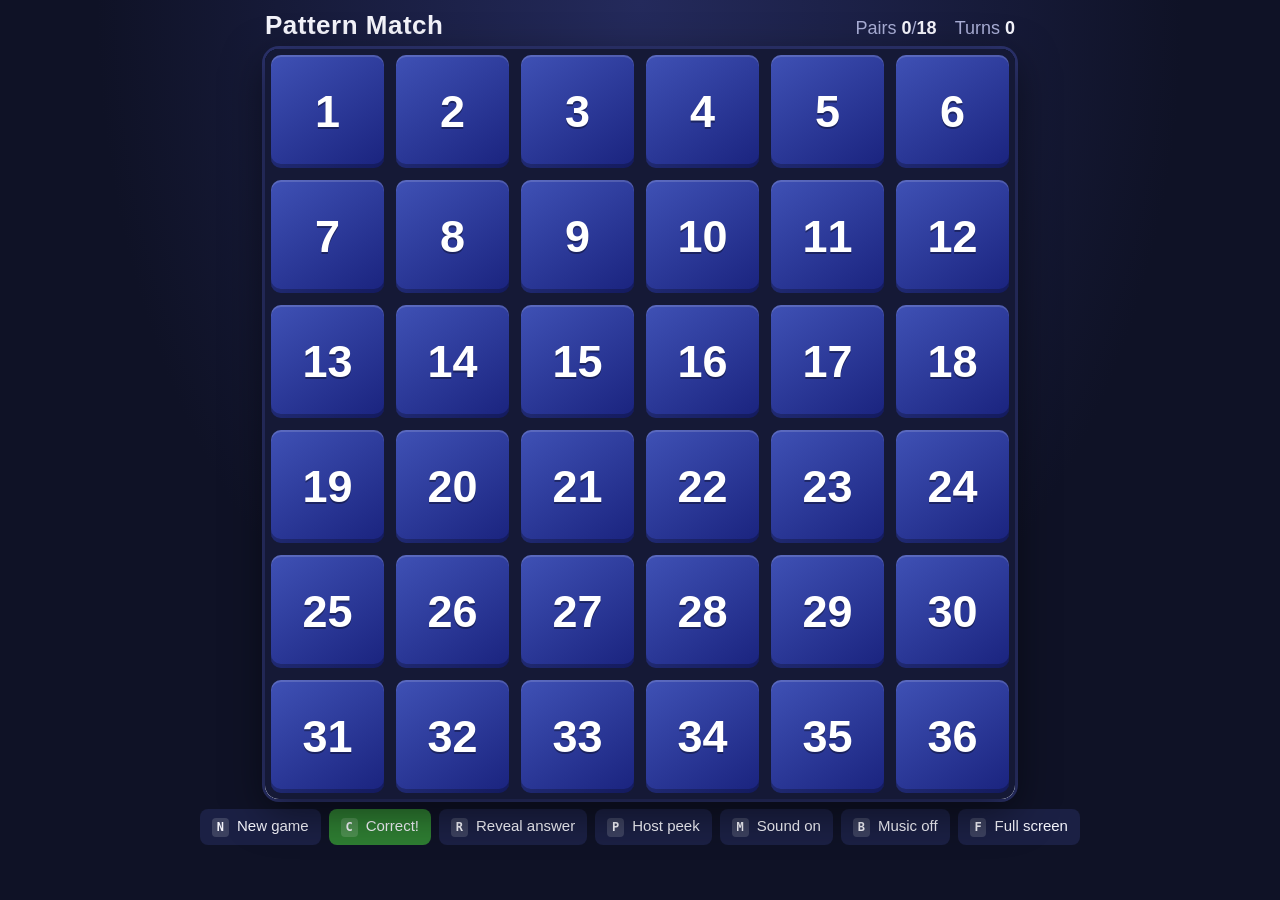
==== index.html @ 753e398a "Initial commit: Pattern Match memory game Host-run 6x6 tile matching game for a big screen. Matched " ====
<!DOCTYPE html>
<html lang="en">
<head>
  <meta charset="utf-8">
  <meta name="viewport" content="width=device-width, initial-scale=1">
  <title>Pattern Match</title>
  <link rel="stylesheet" href="style.css">
</head>
<body>
  <header class="topbar">
    <h1 id="title">Pattern Match</h1>
    <div class="stats">
      <span>Pairs <b id="pairs">0</b>/<b id="totalPairs">18</b></span>
      <span>Turns <b id="turns">0</b></span>
      <span id="tileEntry" class="tile-entry" hidden></span>
    </div>
  </header>

  <main class="stage">
    <div id="board" class="board">
      <div id="answerLayer" class="answer-layer"></div>
      <div id="grid" class="grid" role="grid" aria-label="Game board"></div>
      <div id="banner" class="banner" hidden></div>
    </div>
  </main>

  <footer class="toolbar">
    <button id="btnNew"     data-action="new"><kbd>N</kbd> New game</button>
    <button id="btnCorrect" data-action="correct" class="good"><kbd>C</kbd> Correct!</button>
    <button id="btnReveal"  data-action="reveal"><kbd>R</kbd> Reveal answer</button>
    <button id="btnPeek"    data-action="peek"><kbd>P</kbd> Host peek</button>
    <button id="btnSound"   data-action="sound"><kbd>M</kbd> <span id="soundLabel">Sound on</span></button>
    <button id="btnMusic"   data-action="music"><kbd>B</kbd> <span id="musicLabel">Music off</span></button>
    <button id="btnFull"    data-action="fullscreen"><kbd>F</kbd> Full screen</button>
    <span id="peek" class="peek" hidden></span>
  </footer>

  <script src="config.js"></script>
  <script src="sound.js"></script>
  <script src="game.js"></script>
</body>
</html>
---- style.css ----
:root {
  --bg: #0f1226;
  --panel: #1b2044;
  --text: #f4f4fb;
  --muted: #a9aed6;
  --accent: #ffd54f;
  --good: #2e7d32;
  --danger: #e53935;
  --cell: #151936;                 /* opaque cell colour — hides the answer until cleared */
  --tile-a: #3f51b5;
  --tile-b: #1a237e;
  --card: #fffdf7;
  --n: 6;                          /* grid size, set by game.js */
  --size: min(calc(100vh - 150px), calc(100vw - 32px));
}

[hidden] { display: none !important; }
* { box-sizing: border-box; }

html, body { height: 100%; }
body {
  margin: 0;
  padding-inline: 16px;
  background: radial-gradient(ellipse at top, #242a5c 0%, var(--bg) 60%);
  color: var(--text);
  font-family: "Segoe UI", -apple-system, "Helvetica Neue", Arial, sans-serif;
  display: flex;
  flex-direction: column;
  align-items: center;
  overflow: hidden;
  user-select: none;
}

/* ---------- top bar ---------- */
.topbar {
  width: var(--size);
  display: flex;
  align-items: baseline;
  justify-content: space-between;
  gap: 12px;
  padding-block: 10px 8px;
}
.topbar h1 { margin: 0; font-size: 26px; letter-spacing: .5px; }
.stats { display: flex; gap: 18px; color: var(--muted); font-size: 18px; }
.stats b { color: var(--text); font-variant-numeric: tabular-nums; }
.tile-entry { color: var(--accent); font-weight: 700; }

/* ---------- board ---------- */
.stage { display: flex; justify-content: center; }
.board {
  position: relative;
  width: var(--size);
  height: var(--size);
  border-radius: 14px;
  overflow: hidden;
  background: var(--cell);
  box-shadow: 0 12px 40px rgba(0, 0, 0, .5), 0 0 0 3px #2d3470;
}
.answer-layer {
  position: absolute;
  inset: 0;
  background-color: #000;
  background-size: cover;
  background-position: center;
}
.grid {
  position: absolute;
  inset: 0;
  display: grid;
  grid-template-columns: repeat(var(--n), 1fr);
  grid-template-rows: repeat(var(--n), 1fr);
}
.grid .error {
  grid-column: 1 / -1; grid-row: 1 / -1;
  display: flex; align-items: center; justify-content: center;
  padding: 24px; text-align: center; font-size: 20px; line-height: 1.5;
  background: var(--cell); color: #ffab91;
}

/* ---------- tiles ---------- */
.tile {
  position: relative;
  border: 0;
  margin: 0;
  padding: calc(var(--size) / var(--n) * .045);
  background: var(--cell);         /* covers the answer, no gaps between cells */
  perspective: 700px;
  cursor: pointer;
  transition: background-color .5s ease;
  font: inherit;
}
.tile:focus-visible { outline: 3px solid var(--accent); outline-offset: -3px; z-index: 1; }

.tile-inner {
  position: relative;
  display: block;
  width: 100%;
  height: 100%;
  transform-style: preserve-3d;
  transition: transform .45s ease, opacity .6s ease;
}
.tile.open .tile-inner,
.tile.matched .tile-inner { transform: rotateY(180deg); }

.face {
  position: absolute;
  inset: 0;
  display: flex;
  align-items: center;
  justify-content: center;
  border-radius: 10px;
  backface-visibility: hidden;
  -webkit-backface-visibility: hidden;
}
.front {
  background: linear-gradient(145deg, var(--tile-a), var(--tile-b));
  box-shadow: inset 0 -4px 0 rgba(0, 0, 0, .25), inset 0 2px 0 rgba(255, 255, 255, .15);
  color: #fff;
  font-weight: 800;
  font-size: calc(var(--size) / var(--n) * .36);
  text-shadow: 0 2px 0 rgba(0, 0, 0, .35);
}
.tile:hover:not(.open):not(.matched) .front { filter: brightness(1.25); }
.back {
  background: var(--card);
  transform: rotateY(180deg);
  box-shadow: inset 0 0 0 3px #e6e0cf;
}
.back img { width: 80%; height: 80%; object-fit: contain; pointer-events: none; }

.tile.matched .back { box-shadow: inset 0 0 0 5px var(--accent); }
.tile.miss .back   { box-shadow: inset 0 0 0 5px var(--danger); animation: shake .35s; }

/* matched pair fades away and the answer shows through */
.tile.cleared { background-color: transparent; pointer-events: none; cursor: default; outline: none; }
.tile.cleared .tile-inner { opacity: 0; transform: rotateY(180deg) scale(.5); }

@keyframes shake {
  0%, 100% { translate: 0; } 25% { translate: -5px; } 75% { translate: 5px; }
}

/* ---------- banner ---------- */
.banner {
  position: absolute;
  left: 6%; right: 6%; bottom: 6%;
  padding: 16px 20px;
  border-radius: 14px;
  background: rgba(10, 12, 30, .8);
  text-align: center;
  font-size: clamp(22px, calc(var(--size) * .055), 56px);
  font-weight: 800;
  animation: pop .45s cubic-bezier(.2, 1.4, .4, 1);
}
.banner small { display: block; font-size: .45em; font-weight: 600; color: var(--muted); margin-top: 4px; }
@keyframes pop { from { transform: scale(.6); opacity: 0; } to { transform: scale(1); opacity: 1; } }

/* ---------- toolbar ---------- */
.toolbar {
  width: min(100%, max(var(--size), 960px));
  justify-content: center;
  display: flex;
  flex-wrap: wrap;
  gap: 8px;
  align-items: center;
  padding-block: 10px;
}
.toolbar button {
  border: 0;
  border-radius: 8px;
  padding: 8px 12px;
  background: var(--panel);
  color: var(--text);
  font: inherit;
  font-size: 15px;
  cursor: pointer;
}
.toolbar button:hover { background: #283069; }
.toolbar button.good { background: var(--good); }
.toolbar button.armed { background: var(--danger); animation: pulse .8s infinite alternate; }
kbd {
  display: inline-block; min-width: 1.4em; padding: 0 4px; margin-right: 4px;
  border-radius: 4px; background: rgba(255, 255, 255, .15);
  font: 700 12px/1.6 Consolas, Menlo, monospace; text-align: center;
}
.peek { color: var(--accent); font-weight: 700; }
@keyframes pulse { to { filter: brightness(1.3); } }

/* ---------- confetti ---------- */
.confetti {
  position: fixed; top: -20px; width: 10px; height: 16px; border-radius: 2px;
  pointer-events: none; z-index: 10;
  animation: fall linear forwards;
}
@keyframes fall { to { transform: translateY(110vh) rotate(720deg); } }

@media (prefers-reduced-motion: reduce) {
  .tile-inner, .banner, .confetti { transition: none; animation: none; }
}
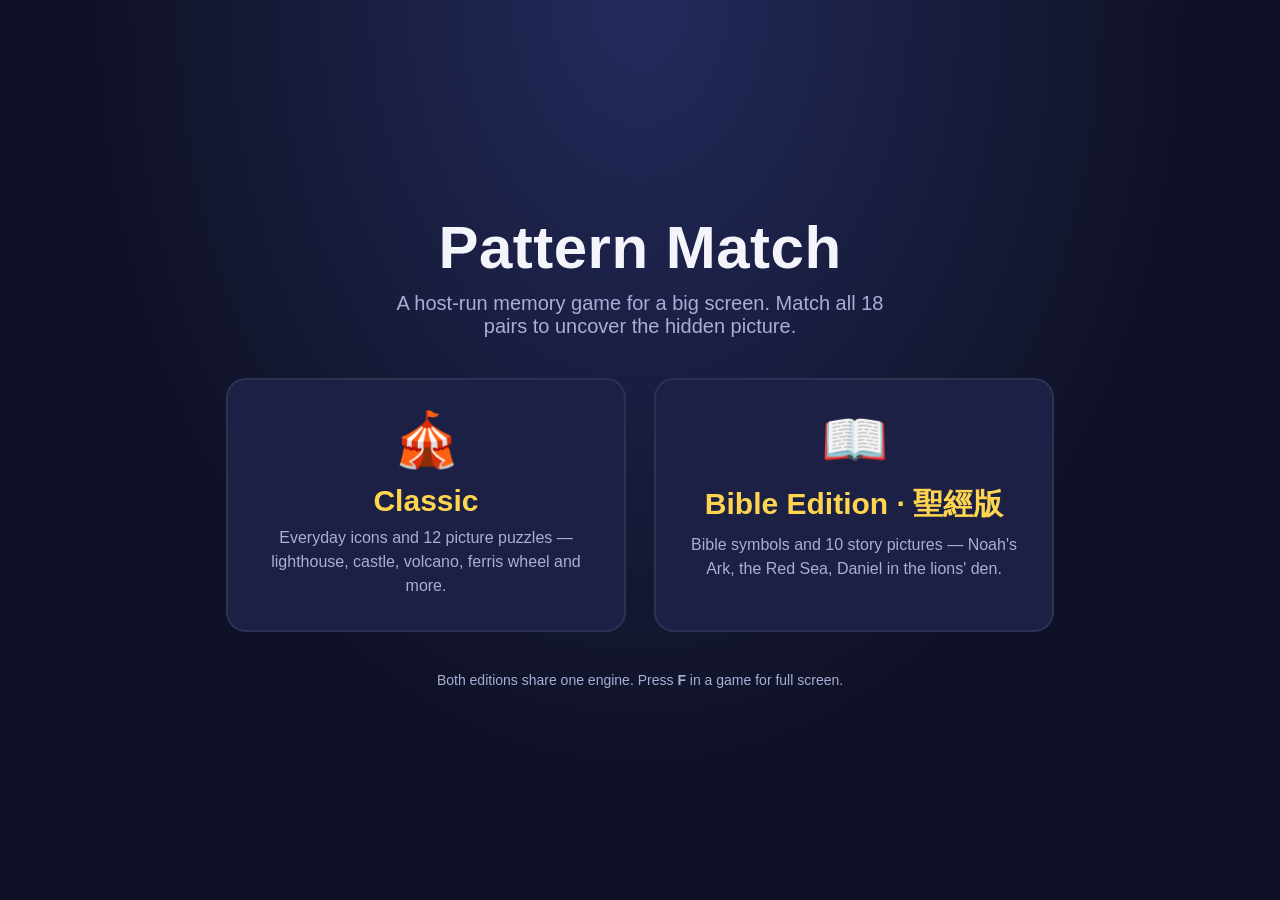
==== commit e7d15f75: "Restructure into shared engine + per-edition theme folders Both editions now live side by side in on" ====
--- a/index.html
+++ b/index.html
@@ -3,40 +3,85 @@
 <head>
   <meta charset="utf-8">
   <meta name="viewport" content="width=device-width, initial-scale=1">
-  <title>Pattern Match</title>
-  <link rel="stylesheet" href="style.css">
+  <title>Pattern Match — choose an edition</title>
+  <style>
+    :root {
+      --bg: #0f1226;
+      --panel: #1b2044;
+      --text: #f4f4fb;
+      --muted: #a9aed6;
+      --accent: #ffd54f;
+    }
+    * { box-sizing: border-box; }
+    html, body { height: 100%; }
+    body {
+      margin: 0;
+      padding: 32px 16px;
+      background: radial-gradient(ellipse at top, #242a5c 0%, var(--bg) 60%);
+      color: var(--text);
+      font-family: "Segoe UI", -apple-system, "Helvetica Neue",
+                   "PingFang TC", "PingFang SC", "Microsoft JhengHei",
+                   "Microsoft YaHei", "Noto Sans CJK TC", Arial, sans-serif;
+      display: flex;
+      flex-direction: column;
+      align-items: center;
+      justify-content: center;
+      gap: 40px;
+      text-align: center;
+    }
+    h1 { margin: 0; font-size: clamp(32px, 6vw, 60px); letter-spacing: .5px; }
+    .sub { margin: 10px 0 0; color: var(--muted); font-size: clamp(15px, 2vw, 20px); max-width: 44ch; }
+    .editions {
+      display: flex;
+      flex-wrap: wrap;
+      gap: 28px;
+      justify-content: center;
+      width: 100%;
+      max-width: 900px;
+    }
+    a.card {
+      flex: 1 1 320px;
+      max-width: 400px;
+      background: var(--panel);
+      border: 2px solid rgba(255,255,255,.08);
+      border-radius: 20px;
+      padding: 32px 28px;
+      color: inherit;
+      text-decoration: none;
+      display: block;
+      transition: transform .15s ease, border-color .15s ease;
+    }
+    a.card:hover, a.card:focus-visible {
+      transform: translateY(-4px);
+      border-color: var(--accent);
+      outline: none;
+    }
+    .emoji { font-size: 54px; line-height: 1; }
+    .name { margin: 18px 0 8px; font-size: clamp(22px, 3vw, 30px); font-weight: 700; color: var(--accent); }
+    .desc { margin: 0; color: var(--muted); font-size: 16px; line-height: 1.5; }
+    footer { color: var(--muted); font-size: 14px; }
+    footer a { color: var(--muted); }
+  </style>
 </head>
 <body>
-  <header class="topbar">
-    <h1 id="title">Pattern Match</h1>
-    <div class="stats">
-      <span>Pairs <b id="pairs">0</b>/<b id="totalPairs">18</b></span>
-      <span>Turns <b id="turns">0</b></span>
-      <span id="tileEntry" class="tile-entry" hidden></span>
-    </div>
+  <header>
+    <h1>Pattern Match</h1>
+    <p class="sub">A host-run memory game for a big screen. Match all 18 pairs to uncover the hidden picture.</p>
   </header>
 
-  <main class="stage">
-    <div id="board" class="board">
-      <div id="answerLayer" class="answer-layer"></div>
-      <div id="grid" class="grid" role="grid" aria-label="Game board"></div>
-      <div id="banner" class="banner" hidden></div>
-    </div>
+  <main class="editions">
+    <a class="card" href="classic/index.html">
+      <div class="emoji">🎪</div>
+      <p class="name">Classic</p>
+      <p class="desc">Everyday icons and 12 picture puzzles — lighthouse, castle, volcano, ferris wheel and more.</p>
+    </a>
+    <a class="card" href="bible/index.html">
+      <div class="emoji">📖</div>
+      <p class="name">Bible Edition · 聖經版</p>
+      <p class="desc">Bible symbols and 10 story pictures — Noah's Ark, the Red Sea, Daniel in the lions' den.</p>
+    </a>
   </main>
 
-  <footer class="toolbar">
-    <button id="btnNew"     data-action="new"><kbd>N</kbd> New game</button>
-    <button id="btnCorrect" data-action="correct" class="good"><kbd>C</kbd> Correct!</button>
-    <button id="btnReveal"  data-action="reveal"><kbd>R</kbd> Reveal answer</button>
-    <button id="btnPeek"    data-action="peek"><kbd>P</kbd> Host peek</button>
-    <button id="btnSound"   data-action="sound"><kbd>M</kbd> <span id="soundLabel">Sound on</span></button>
-    <button id="btnMusic"   data-action="music"><kbd>B</kbd> <span id="musicLabel">Music off</span></button>
-    <button id="btnFull"    data-action="fullscreen"><kbd>F</kbd> Full screen</button>
-    <span id="peek" class="peek" hidden></span>
-  </footer>
-
-  <script src="config.js"></script>
-  <script src="sound.js"></script>
-  <script src="game.js"></script>
+  <footer>Both editions share one engine. Press <b>F</b> in a game for full screen.</footer>
 </body>
 </html>
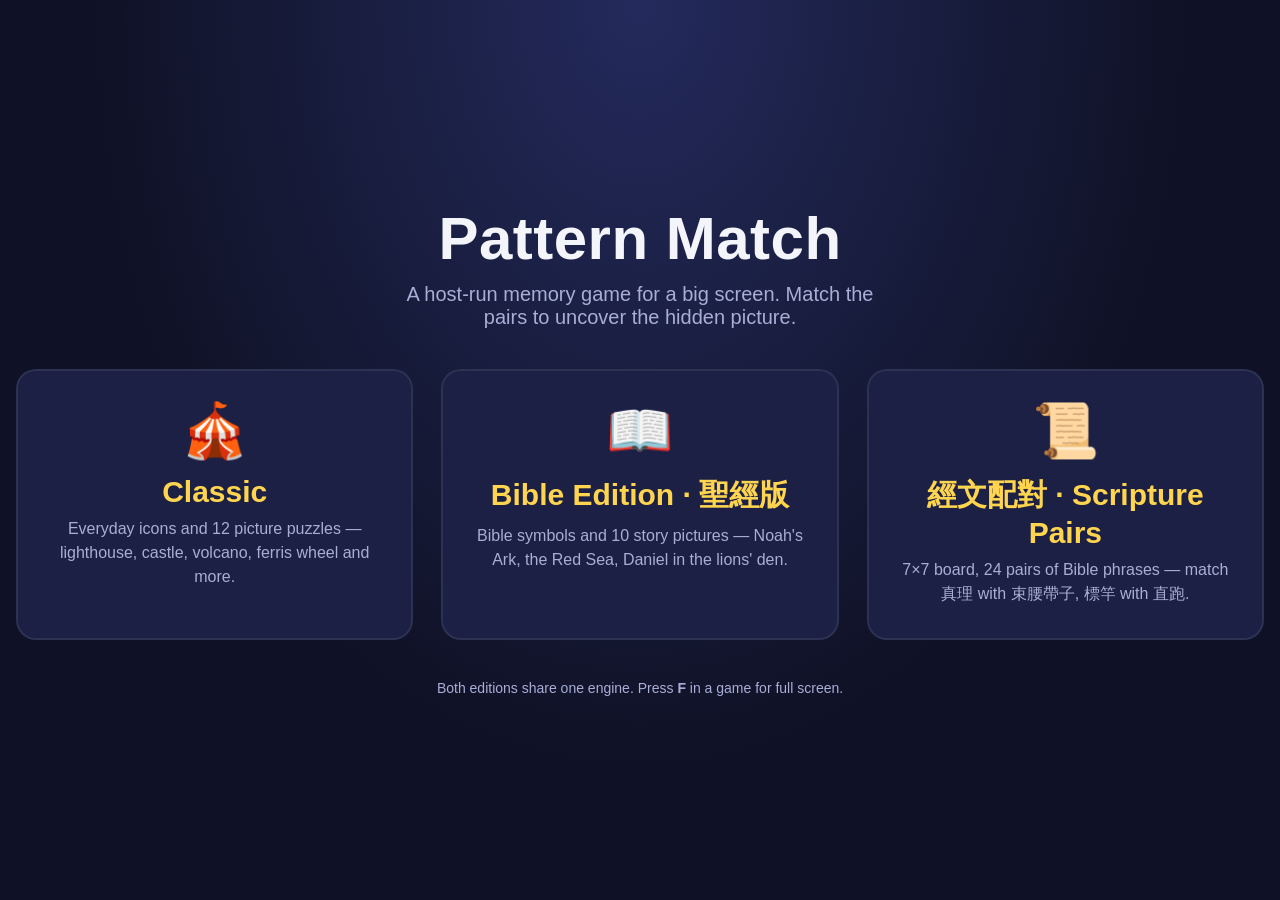
==== commit 1988b847: "Add Scripture Pairs edition: 7x7 board, 24 Bible text pairs, empty centre Engine (backward compatibl" ====
--- a/index.html
+++ b/index.html
@@ -37,7 +37,7 @@
       gap: 28px;
       justify-content: center;
       width: 100%;
-      max-width: 900px;
+      max-width: 1320px;
     }
     a.card {
       flex: 1 1 320px;
@@ -66,7 +66,7 @@
 <body>
   <header>
     <h1>Pattern Match</h1>
-    <p class="sub">A host-run memory game for a big screen. Match all 18 pairs to uncover the hidden picture.</p>
+    <p class="sub">A host-run memory game for a big screen. Match the pairs to uncover the hidden picture.</p>
   </header>
 
   <main class="editions">
@@ -80,6 +80,11 @@
       <p class="name">Bible Edition · 聖經版</p>
       <p class="desc">Bible symbols and 10 story pictures — Noah's Ark, the Red Sea, Daniel in the lions' den.</p>
     </a>
+    <a class="card" href="scripture/index.html">
+      <div class="emoji">📜</div>
+      <p class="name">經文配對 · Scripture Pairs</p>
+      <p class="desc">7×7 board, 24 pairs of Bible phrases — match 真理 with 束腰帶子, 標竿 with 直跑.</p>
+    </a>
   </main>
 
   <footer>Both editions share one engine. Press <b>F</b> in a game for full screen.</footer>
